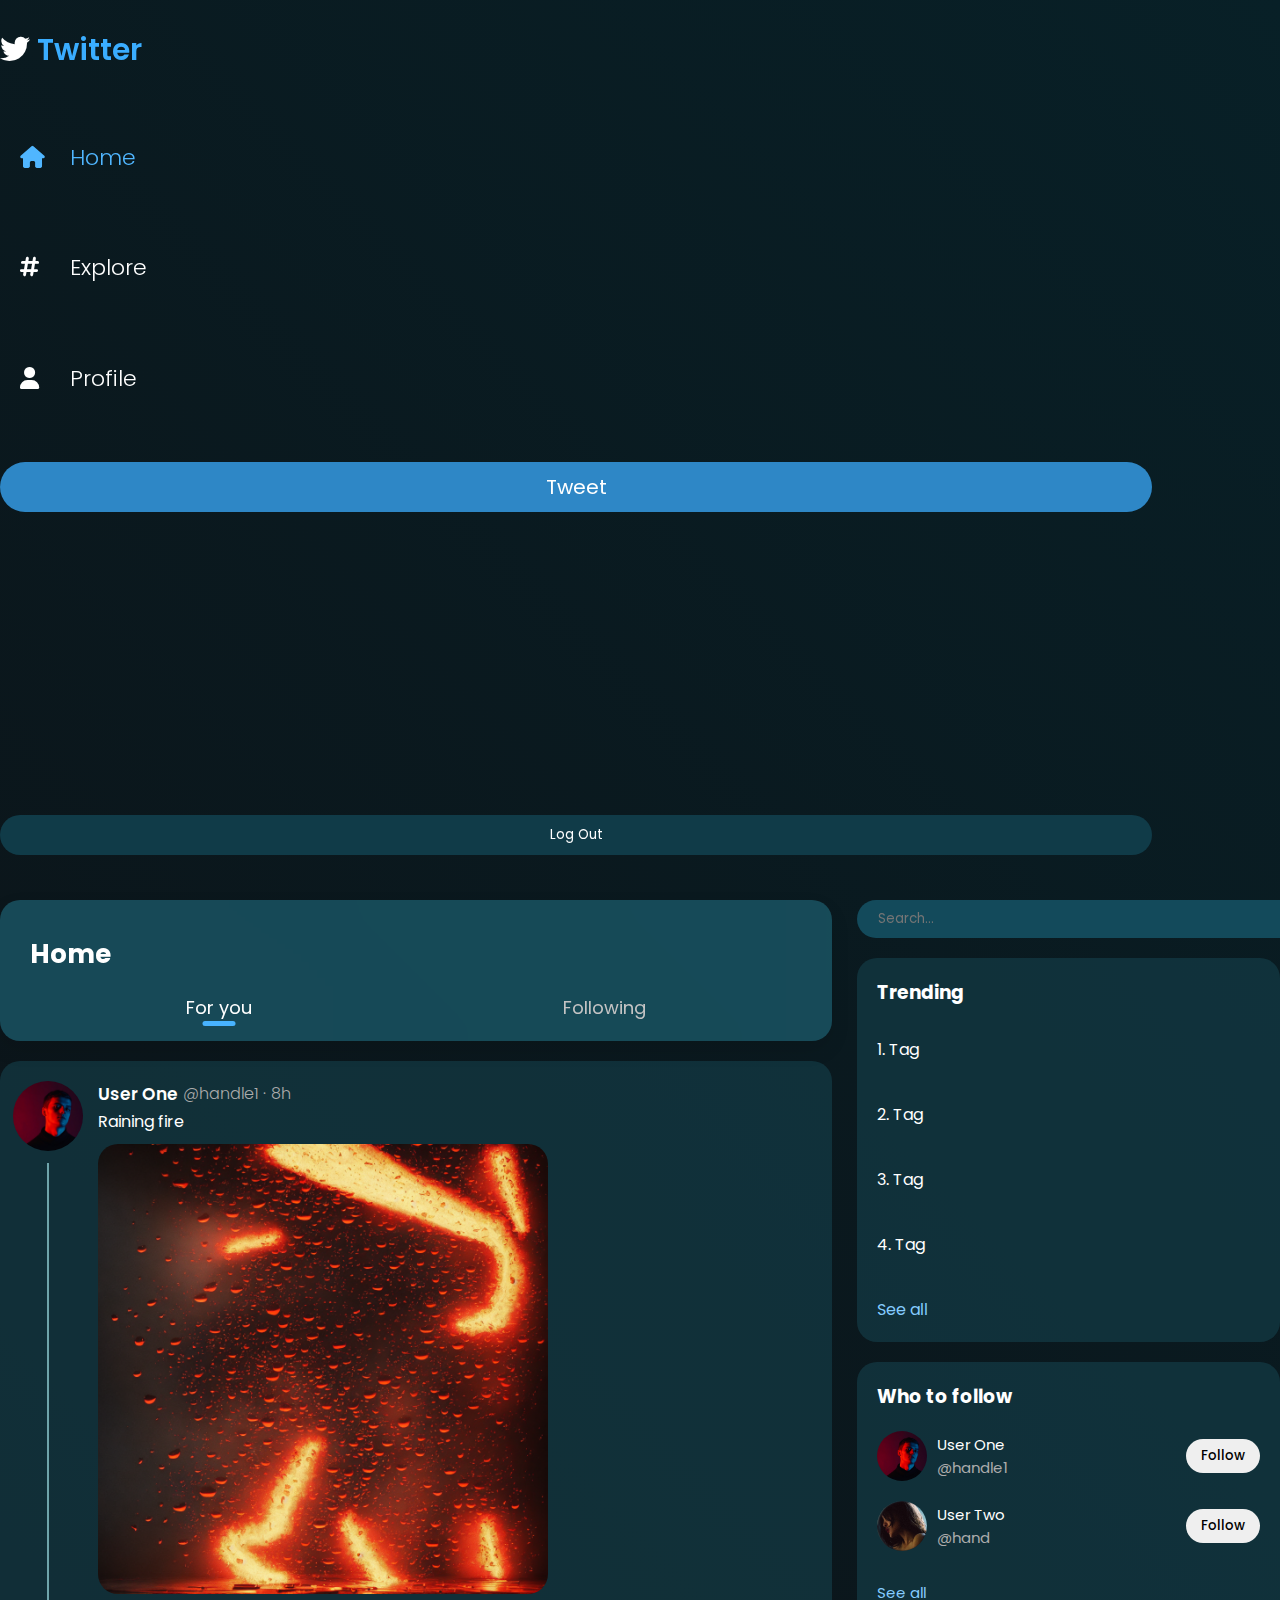
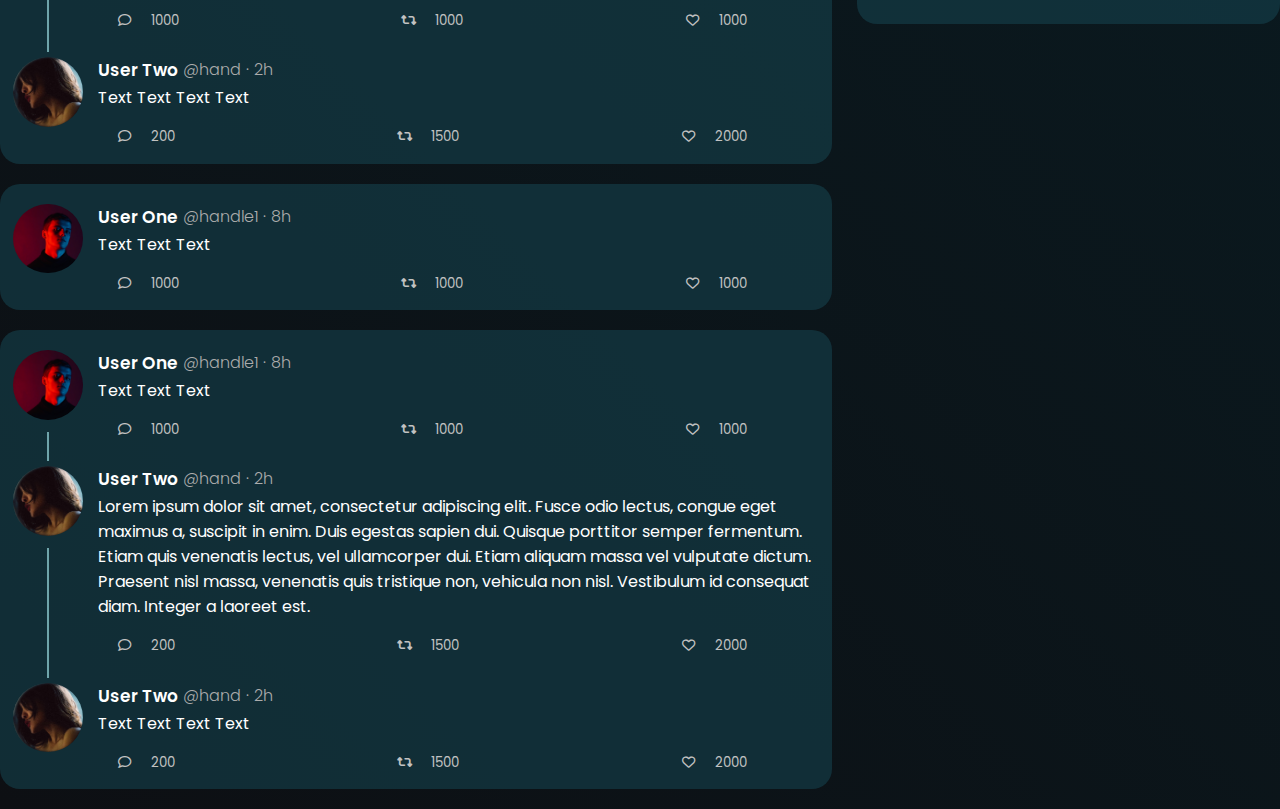
==== main_page/index.html @ d1e2612a "first commit" ====
<!DOCTYPE html>
<html lang="en">

<head>
    <meta charset="UTF-8">
    <meta http-equiv="X-UA-Compatible" content="IE=edge">
    <meta name="viewport" content="width=device-width, initial-scale=1.0">
    <link href="https://cdn.jsdelivr.net/npm/bootstrap@5.3.0-alpha1/dist/css/bootstrap.min.css" rel="stylesheet"
        integrity="sha384-GLhlTQ8iRABdZLl6O3oVMWSktQOp6b7In1Zl3/Jr59b6EGGoI1aFkw7cmDA6j6gD" crossorigin="anonymous">
    <link rel="stylesheet" href="../icons/css/all.css">
    <link rel="stylesheet" href="style/style.css">
    <title>Twitter Main</title>
</head>

<body>
    <div class="container">
        <div class="row">
            <div class="col-3">
                <nav>
                    <a class="logo" href="#"><i class="fa-brands fa-twitter"></i> Twitter</a>

                    <div class="nav-list">
                        <ul>
                            <li class="nv-main-active">
                                <a href="#">
                                    <div class="nav-icon">
                                        <i class="fa-solid fa-house"></i>
                                    </div>
                                    <span>Home</span>
                                </a>
                            </li>
                            <li>
                                <a href="#">
                                    <div class="nav-icon">
                                        <i class="fa-solid fa-hashtag"></i>
                                    </div>
                                    <span>Explore</span>
                                </a>
                            </li>
                            <li>
                                <a href="#">
                                    <div class="nav-icon">
                                        <i class="fa-solid fa-user"></i>
                                    </div>
                                    <span>Profile</span>
                                </a>
                            </li>
                        </ul>

                        <button>Tweet</button>
                    </div>

                    <button class="logout-prf-btn">
                        Log Out
                    </button>
                </nav>
            </div>

            <main class="col-9">
                <section class="tweets-sec">
                    <div class="page-heading">
                        <h1>Home</h1>
                        <div class="home-nav-btn">
                            <a class="nv-active" href="#">For you</a>
                            <a href="#">Following</a>
                        </div>
                    </div>
                    

                    <div class="tweet-list">

                        <article class="tweet">
                            <div class="main-tweet">
                                <div class="left-profile">
                                    <a href="#">
                                        <img class="prf-pic" src="../images/pexels-jack.jpg" alt="prfp">
                                    </a>
                                    <div class="rep-line"></div>
                                </div>

                                <div class="right-content">
                                    <div class="user-identity">
                                        <a href="#">User One</a>
                                        <p>@handle1</p>
                                        <span>·</span>
                                        <p>8h</p>
                                    </div>
                                    <div class="text-content">
                                        Raining fire
                                        <div class="image-content">
                                            <img src="../images/raining-fire.png">
                                        </div>
                                    </div>
                                    <div class="reactions">
                                        <button id="comments" class="stat">
                                            <i class="fa-regular fa-comment"></i>1000
                                        </button>

                                        <button id="retweets" class="stat">
                                            <i class="fa-solid fa-retweet"></i>1000
                                        </button>

                                        <button id="likes" class="stat">
                                            <i class="fa-regular fa-heart"></i>1000
                                        </button>
                                    </div>
                                </div>
                            </div>

                            <div class="reply">
                                <div class="left-profile">
                                    <div class="rep-line rep-line-top"></div>
                                    <a href="#">
                                        <img class="prf-pic" src="../images/pexels-ruby-ruby.jpg" alt="prfp">
                                    </a>
                                </div>

                                <div class="right-content">
                                    <div class="user-identity">
                                        <a href="#">User Two</a>
                                        <p>@hand</p>
                                        <span>·</span>
                                        <p>2h</p>
                                    </div>
                                    <div class="text-content">Text Text Text Text</div>
                                    <div class="reactions">
                                        <button id="comments" class="stat">
                                            <i class="fa-regular fa-comment"></i>200
                                        </button>

                                        <button id="retweets" class="stat">
                                            <i class="fa-solid fa-retweet"></i>1500
                                        </button>

                                        <button id="likes" class="stat">
                                            <i class="fa-regular fa-heart"></i>2000
                                        </button>
                                    </div>
                                </div>
                            </div>
                        </article>

                        <article class="tweet">
                            <div class="main-tweet">
                                <div class="left-profile">
                                    <a href="#">
                                        <img class="prf-pic" src="../images/pexels-jack.jpg" alt="prfp">
                                    </a>
                                </div>

                                <div class="right-content">
                                    <div class="user-identity">
                                        <a href="#">User One</a>
                                        <p>@handle1</p>
                                        <span>·</span>
                                        <p>8h</p>
                                    </div>
                                    <div class="text-content">Text Text Text</div>
                                    <div class="reactions">
                                        <button id="comments" class="stat">
                                            <i class="fa-regular fa-comment"></i>1000
                                        </button>

                                        <button id="retweets" class="stat">
                                            <i class="fa-solid fa-retweet"></i>1000
                                        </button>

                                        <button id="likes" class="stat">
                                            <i class="fa-regular fa-heart"></i>1000
                                        </button>
                                    </div>
                                </div>
                            </div>
                        </article>

                        <article class="tweet">
                            <div class="main-tweet">
                                <div class="left-profile">
                                    <a href="#">
                                        <img class="prf-pic" src="../images/pexels-jack.jpg" alt="prfp">
                                    </a>
                                    <div class="rep-line"></div>
                                </div>

                                <div class="right-content">
                                    <div class="user-identity">
                                        <a href="#">User One</a>
                                        <p>@handle1</p>
                                        <span>·</span>
                                        <p>8h</p>
                                    </div>
                                    <div class="text-content">Text Text Text</div>
                                    <div class="reactions">
                                        <button id="comments" class="stat">
                                            <i class="fa-regular fa-comment"></i>1000
                                        </button>

                                        <button id="retweets" class="stat">
                                            <i class="fa-solid fa-retweet"></i>1000
                                        </button>

                                        <button id="likes" class="stat">
                                            <i class="fa-regular fa-heart"></i>1000
                                        </button>
                                    </div>
                                </div>
                            </div>

                            <div class="reply">
                                <div class="left-profile">
                                    <div class="rep-line rep-line-top"></div>
                                    <a href="#">
                                        <img class="prf-pic" src="../images/pexels-ruby-ruby.jpg" alt="prfp">
                                    </a>
                                    <div class="rep-line"></div>
                                </div>

                                <div class="right-content">
                                    <div class="user-identity">
                                        <a href="#">User Two</a>
                                        <p>@hand</p>
                                        <span>·</span>
                                        <p>2h</p>
                                    </div>
                                    <div class="text-content">Lorem ipsum dolor sit amet, consectetur adipiscing elit.
                                        Fusce odio lectus, congue eget maximus a, suscipit in enim. Duis egestas sapien
                                        dui. Quisque porttitor semper fermentum. Etiam quis venenatis lectus, vel
                                        ullamcorper dui. Etiam aliquam massa vel vulputate dictum. Praesent nisl massa,
                                        venenatis quis tristique non, vehicula non nisl. Vestibulum id consequat diam.
                                        Integer a laoreet est.</div>
                                    <div class="reactions">
                                        <button id="comments" class="stat">
                                            <i class="fa-regular fa-comment"></i>200
                                        </button>

                                        <button id="retweets" class="stat">
                                            <i class="fa-solid fa-retweet"></i>1500
                                        </button>

                                        <button id="likes" class="stat">
                                            <i class="fa-regular fa-heart"></i>2000
                                        </button>
                                    </div>
                                </div>
                            </div>

                            <div class="reply">
                                <div class="left-profile">
                                    <div class="rep-line rep-line-top"></div>
                                    <a href="#">
                                        <img class="prf-pic" src="../images/pexels-ruby-ruby.jpg" alt="prfp">
                                    </a>
                                </div>

                                <div class="right-content">
                                    <div class="user-identity">
                                        <a href="#">User Two</a>
                                        <p>@hand</p>
                                        <span>·</span>
                                        <p>2h</p>
                                    </div>
                                    <div class="text-content">Text Text Text Text</div>
                                    <div class="reactions">
                                        <button id="comments" class="stat">
                                            <i class="fa-regular fa-comment"></i>200
                                        </button>

                                        <button id="retweets" class="stat">
                                            <i class="fa-solid fa-retweet"></i>1500
                                        </button>

                                        <button id="likes" class="stat">
                                            <i class="fa-regular fa-heart"></i>2000
                                        </button>
                                    </div>
                                </div>
                            </div>
                        </article>

                    </div>

                </section>

                <section class="right-sec">
                    <input type="text" placeholder="Search...">

                    <div class="trending">
                        <h3>Trending</h3>
                        <a href="#">1. Tag</a>
                        <a href="#">2. Tag</a>
                        <a href="#">3. Tag</a>
                        <a href="#">4. Tag</a>
                        <a class="see-all" href="#">See all</a>
                    </div>

                    <div class="profiles">
                        <h3>Who to follow</h3>
                        <a href="#">
                            <img src="../images/pexels-jack.jpg">
                            <span>
                                <p>User One</p>
                                @handle1
                            </span>
                            <button>Follow</button>
                        </a>
                        <a href="#">
                            <img src="../images/pexels-ruby-ruby.jpg">
                            <span>
                                <p>User Two</p>
                                @hand
                            </span>
                            <button>Follow</button>
                        </a>
                        <a class="see-all" href="#">See all</a>
                    </div>
                </section>

            </main>
        </div>
    </div>
</body>

</html>
---- main_page/style/style.css ----
@import url("https://fonts.googleapis.com/css2?family=Poppins:ital,wght@0,100;0,200;0,300;0,400;0,500;0,600;1,100;1,200;1,300;1,400;1,500;1,600&display=swap");
* {
  margin: 0;
  padding: 0;
  font-family: "Poppins", sans-serif;
  color: white;
}

body {
  padding-top: 3vh;
  background: linear-gradient(45deg, #0d0f13, #082027);
  min-height: 100vh;
}

a {
  text-decoration: none;
  color: white;
}

nav {
  position: sticky;
  top: 3vh;
  height: 97vh;
  display: flex;
  flex-direction: column;
}
nav .logo {
  font-size: 30px;
  font-weight: 600;
  color: #3aadff;
}
nav .nav-list {
  width: 90%;
}
nav .nav-list ul {
  padding-left: 0;
  margin: 20px 0;
}
nav .nav-list li {
  list-style-type: none;
  font-size: 22px;
  font-weight: 300;
  margin: 5% 0;
}
nav .nav-list li a {
  display: flex;
  flex-direction: row;
  padding: 10px 20px;
  transition: 0.2s;
  border-radius: 50px;
}
nav .nav-list li a:hover {
  background: #2e3e42;
}
nav .nav-list .nv-main-active span, nav .nav-list .nv-main-active i {
  color: #50b6ff;
}
nav .nav-list .nav-icon {
  width: 50px;
}
nav .nav-list button {
  background: #2e87c6;
  font-size: 20px;
  padding: 10px 0;
  border-radius: 50px;
  width: 100%;
  border: none;
  transition: 0.2s;
}
nav .nav-list button:hover {
  background: #3597dc;
}
nav .logout-prf-btn {
  background: #103b48;
  border: none;
  width: 90%;
  padding: 10px 20px;
  margin-top: auto;
  margin-bottom: 5vh;
  transition: 0.2s;
  border-radius: 50px;
}
nav .logout-prf-btn:hover {
  background-color: #165163;
}

main {
  display: flex;
  flex-direction: row;
}

.page-heading {
  background-color: rgba(29, 95, 112, 0.7058823529);
  padding: 15px 30px;
  border-radius: 20px;
  position: sticky;
  top: -20px;
  z-index: 10;
  -webkit-backdrop-filter: blur(20px);
          backdrop-filter: blur(20px);
  box-shadow: -1px 9px 20px rgba(0, 0, 0, 0.1019607843);
}
.page-heading h1 {
  margin-top: 20px;
  font-size: 26px;
}

.tweet-list .tweet {
  margin: 20px 0;
  background-color: rgba(20, 63, 74, 0.6352941176);
  border-radius: 20px;
  overflow: hidden;
}
.tweet-list .tweet .main-tweet, .tweet-list .tweet .reply {
  padding: 10px 3px;
  display: flex;
  flex-direction: row;
  overflow: hidden;
  cursor: pointer;
  transition: 0.2s;
}
.tweet-list .tweet .main-tweet:hover, .tweet-list .tweet .reply:hover {
  background-color: rgba(21, 67, 79, 0.6352941176);
}
.tweet-list .tweet .main-tweet {
  padding-top: 20px;
}
.tweet-list .tweet .reply {
  padding-top: 10px;
}
.tweet-list .tweet .left-profile {
  padding: 0 10px;
  width: 80px;
  position: relative;
}
.tweet-list .tweet .left-profile .rep-line {
  width: 2px;
  height: 100%;
  background: #6fa4aa;
  margin: auto;
  margin-top: 5px;
}
.tweet-list .tweet .left-profile .rep-line-top {
  position: absolute;
  left: 50%;
  top: -15px;
  transform: translate(-50%, 0);
  height: 10px;
  margin: 0;
}
.tweet-list .tweet .left-profile .prf-pic {
  width: 100%;
  border-radius: 50%;
}
.tweet-list .tweet .right-content {
  padding: 0 10px;
  padding-left: 5px;
  width: 100%;
}
.tweet-list .tweet .right-content .user-identity {
  display: flex;
  flex-direction: row;
}
.tweet-list .tweet .right-content .user-identity a {
  font-size: 17px;
  font-weight: 600;
  padding-right: 5px;
}
.tweet-list .tweet .right-content .user-identity a:hover {
  text-decoration: underline;
}
.tweet-list .tweet .right-content .user-identity p, .tweet-list .tweet .right-content .user-identity span {
  font-weight: 300;
  color: #acacac;
  margin: 0;
  margin-bottom: 3px;
}
.tweet-list .tweet .right-content .user-identity span {
  padding: 0 5px;
}
.tweet-list .tweet .right-content .reactions {
  margin-top: 10px;
  margin-right: 10%;
  display: flex;
  flex-direction: row;
  justify-content: space-between;
}
.tweet-list .tweet .right-content .stat {
  transition: 0.2s;
}
.tweet-list .tweet .right-content .stat i {
  padding: 10px;
  border-radius: 50%;
  transition: 0.2s;
}
.tweet-list .tweet .right-content .stat:hover i {
  background-color: grey;
}
.tweet-list .tweet .right-content #likes:hover {
  color: #fa445c;
}
.tweet-list .tweet .right-content #likes:hover i {
  color: #fa445c;
  background-color: rgba(250, 68, 92, 0.2);
}
.tweet-list .tweet .right-content #comments:hover {
  color: #2dc7ff;
}
.tweet-list .tweet .right-content #comments:hover i {
  color: #2dc7ff;
  background-color: rgba(45, 199, 255, 0.2);
}
.tweet-list .tweet .right-content #retweets i {
  padding: 10px 9px;
}
.tweet-list .tweet .right-content #retweets:hover {
  color: #44fa5c;
}
.tweet-list .tweet .right-content #retweets:hover i {
  color: #44fa5c;
  background-color: rgba(68, 250, 92, 0.2);
}
.tweet-list .tweet .right-content .reactions button, .tweet-list .tweet .right-content .reactions i {
  background: none;
  border: none;
  color: #c2c2c2;
}
.tweet-list .tweet .right-content .reactions i {
  margin: 0 10px;
}
.tweet-list .tweet .image-content {
  height: 50vh;
  width: 100%;
  margin: 10px 0;
}
.tweet-list .tweet .image-content img {
  max-height: 100%;
  max-width: 100%;
  border-radius: 20px;
}

.home-nav-btn {
  display: flex;
  flex-direction: row;
  justify-content: space-around;
  padding-top: 20px;
}
.home-nav-btn a {
  font-size: 18px;
  padding-bottom: 5px;
  color: #c4c4c4;
  transition: 0.1s;
  position: relative;
}
.home-nav-btn a::after {
  content: "";
  position: absolute;
  bottom: 0;
  left: 50%;
  transform: translate(-50%, 0);
  width: 0;
  height: 5px;
  border-radius: 20px;
  background-color: #48b3ff;
  transition: 0.2s;
}
.home-nav-btn a:hover {
  color: white;
}
.home-nav-btn a:hover::after {
  width: 100%;
}
.home-nav-btn .nv-active {
  color: white;
}
.home-nav-btn .nv-active::after {
  width: 50%;
}
.home-nav-btn .nv-active:hover::after {
  width: 100%;
}

.tweets-sec {
  width: 65%;
}

.right-sec {
  margin-left: 25px;
  width: calc(35% - 25px);
}
.right-sec input {
  position: sticky;
  top: 3vh;
  width: 100%;
  padding: 8px 20px;
  border-radius: 50px;
  background-color: #134a5b;
  border: 1px solid transparent;
  transition: 0.2s;
}
.right-sec input:focus {
  border: 1px solid #227f9b;
  outline: none;
}

.trending, .profiles {
  background-color: rgba(20, 63, 74, 0.6352941176);
  border-radius: 20px;
  padding-top: 20px;
  margin: 20px 0;
  display: flex;
  flex-direction: column;
  overflow: hidden;
}
.trending h3, .profiles h3 {
  margin: 0 20px;
  margin-bottom: 10px;
}
.trending a, .profiles a {
  padding: 20px;
  transition: 0.2s;
}
.trending a:hover, .profiles a:hover {
  background-color: rgba(22, 68, 80, 0.6352941176);
}

.profiles a {
  display: flex;
  flex-direction: row;
  align-items: center;
  font-size: 15px;
  padding: 10px 20px;
}
.profiles a span {
  color: #acacac;
}
.profiles a p {
  margin: 0;
}
.profiles a button {
  color: black;
  padding: 7px 15px;
  font-weight: 500;
  border-radius: 50px;
  border: none;
  margin-left: auto;
  transition: 0.2s;
}
.profiles a button:hover {
  background: #cfcfcf;
}
.profiles img {
  width: 50px;
  height: 50px;
  border-radius: 50%;
  margin-right: 10px;
}

.see-all {
  color: #85ccff;
  padding: 20px !important;
}/*# sourceMappingURL=style.css.map */
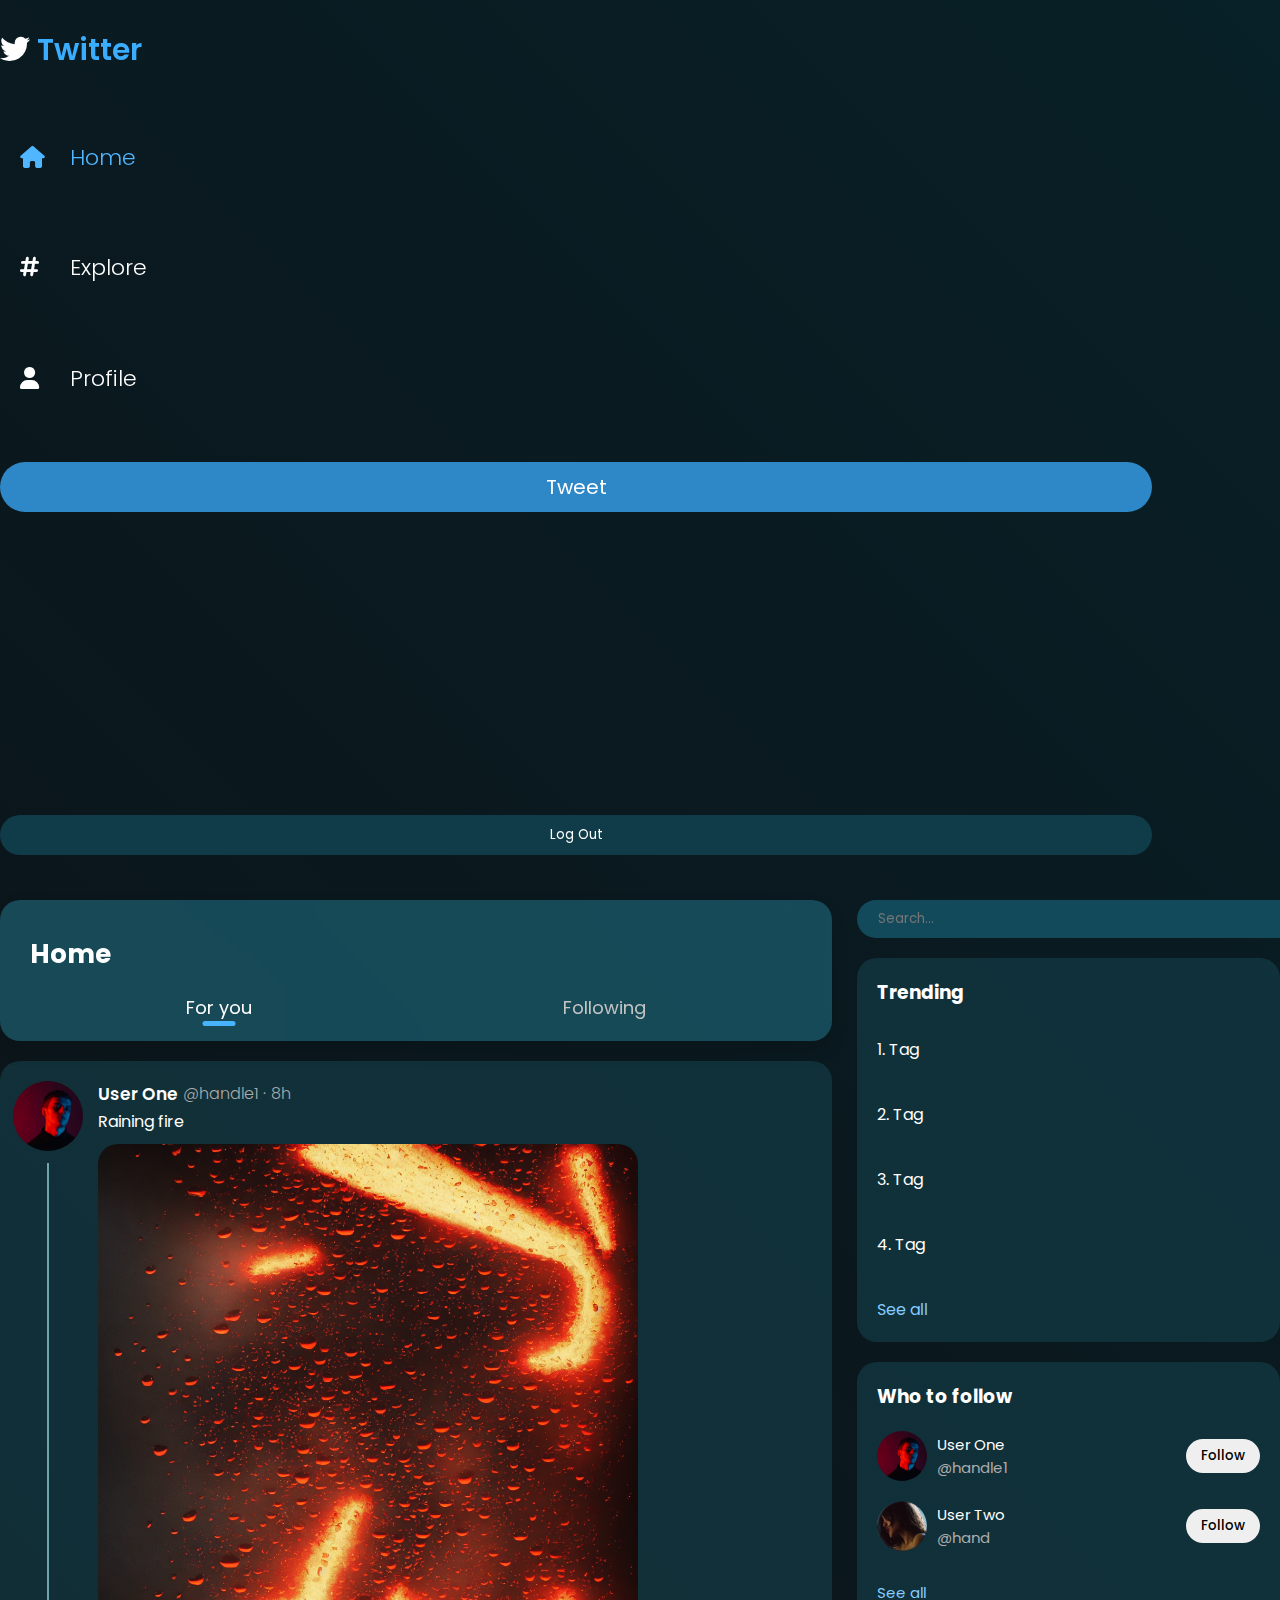
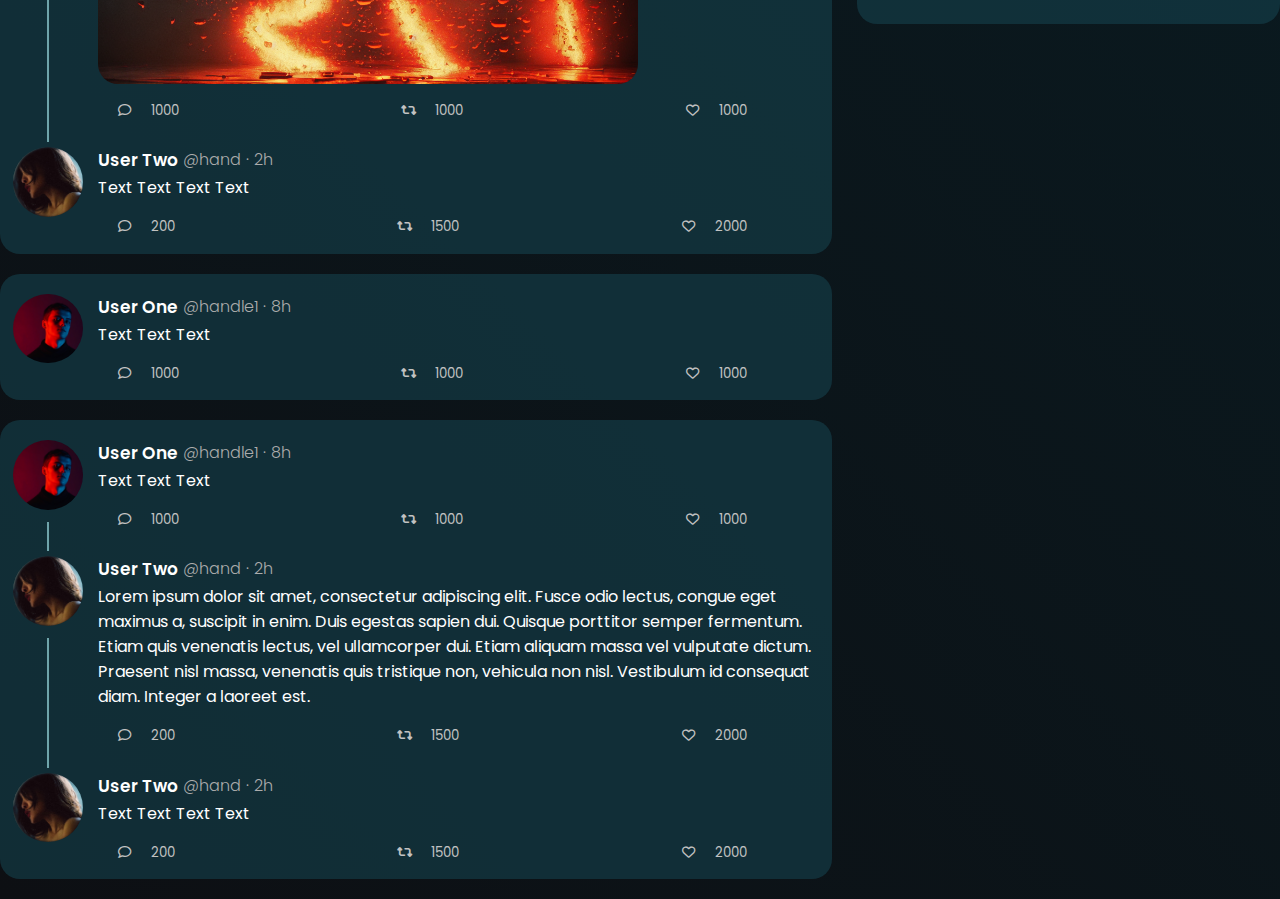
==== commit 64cb1e08: "tweet-page" ====
--- a/main_page/index.html
+++ b/main_page/index.html
@@ -8,6 +8,7 @@
     <link href="https://cdn.jsdelivr.net/npm/bootstrap@5.3.0-alpha1/dist/css/bootstrap.min.css" rel="stylesheet"
         integrity="sha384-GLhlTQ8iRABdZLl6O3oVMWSktQOp6b7In1Zl3/Jr59b6EGGoI1aFkw7cmDA6j6gD" crossorigin="anonymous">
     <link rel="stylesheet" href="../icons/css/all.css">
+    <link rel="stylesheet" href="../style/main_style.css">
     <link rel="stylesheet" href="style/style.css">
     <title>Twitter Main</title>
 </head>
--- a/style/main_style.css
+++ b/style/main_style.css
@@ -0,0 +1,305 @@
+@import url("https://fonts.googleapis.com/css2?family=Poppins:ital,wght@0,100;0,200;0,300;0,400;0,500;0,600;1,100;1,200;1,300;1,400;1,500;1,600&display=swap");
+* {
+  margin: 0;
+  padding: 0;
+  font-family: "Poppins", sans-serif;
+  color: white;
+}
+
+body {
+  padding-top: 3vh;
+  background: linear-gradient(45deg, #0d0f13, #082027);
+  min-height: 100vh;
+}
+
+a {
+  text-decoration: none;
+  color: white;
+}
+
+nav {
+  position: sticky;
+  top: 3vh;
+  height: 97vh;
+  display: flex;
+  flex-direction: column;
+}
+nav .logo {
+  font-size: 30px;
+  font-weight: 600;
+  color: #3aadff;
+}
+nav .nav-list {
+  width: 90%;
+}
+nav .nav-list ul {
+  padding-left: 0;
+  margin: 20px 0;
+}
+nav .nav-list li {
+  list-style-type: none;
+  font-size: 22px;
+  font-weight: 300;
+  margin: 5% 0;
+}
+nav .nav-list li a {
+  display: flex;
+  flex-direction: row;
+  padding: 10px 20px;
+  transition: 0.2s;
+  border-radius: 50px;
+}
+nav .nav-list li a:hover {
+  background: #2e3e42;
+}
+nav .nav-list .nv-main-active span, nav .nav-list .nv-main-active i {
+  color: #50b6ff;
+}
+nav .nav-list .nav-icon {
+  width: 50px;
+}
+nav .nav-list button {
+  background: #2e87c6;
+  font-size: 20px;
+  padding: 10px 0;
+  border-radius: 50px;
+  width: 100%;
+  border: none;
+  transition: 0.2s;
+}
+nav .nav-list button:hover {
+  background: #3597dc;
+}
+nav .logout-prf-btn {
+  background: #103b48;
+  border: none;
+  width: 90%;
+  padding: 10px 20px;
+  margin-top: auto;
+  margin-bottom: 5vh;
+  transition: 0.2s;
+  border-radius: 50px;
+}
+nav .logout-prf-btn:hover {
+  background-color: #165163;
+}
+
+main {
+  display: flex;
+  flex-direction: row;
+}
+
+.tweet-list .tweet {
+  margin: 20px 0;
+  background-color: rgba(20, 63, 74, 0.6352941176);
+  border-radius: 20px;
+  overflow: hidden;
+}
+.tweet-list .tweet .main-tweet, .tweet-list .tweet .reply {
+  padding: 10px 3px;
+  display: flex;
+  flex-direction: row;
+  overflow: hidden;
+  cursor: pointer;
+  transition: 0.2s;
+}
+.tweet-list .tweet .main-tweet:hover, .tweet-list .tweet .reply:hover {
+  background-color: rgba(21, 67, 79, 0.6352941176);
+}
+.tweet-list .tweet .main-tweet {
+  padding-top: 20px;
+}
+.tweet-list .tweet .reply {
+  padding-top: 10px;
+}
+.tweet-list .tweet .left-profile {
+  padding: 0 10px;
+  width: 80px;
+  position: relative;
+}
+.tweet-list .tweet .left-profile .rep-line {
+  width: 2px;
+  height: 100%;
+  background: #6fa4aa;
+  margin: auto;
+  margin-top: 5px;
+}
+.tweet-list .tweet .left-profile .rep-line-top {
+  position: absolute;
+  left: 50%;
+  top: -15px;
+  transform: translate(-50%, 0);
+  height: 10px;
+  margin: 0;
+}
+.tweet-list .tweet .left-profile .prf-pic {
+  width: 100%;
+  border-radius: 50%;
+}
+.tweet-list .tweet .right-content {
+  padding: 0 10px;
+  padding-left: 5px;
+  width: 100%;
+}
+.tweet-list .tweet .right-content .user-identity {
+  display: flex;
+  flex-direction: row;
+}
+.tweet-list .tweet .right-content .user-identity a {
+  font-size: 17px;
+  font-weight: 600;
+  padding-right: 5px;
+}
+.tweet-list .tweet .right-content .user-identity a:hover {
+  text-decoration: underline;
+}
+.tweet-list .tweet .right-content .user-identity p, .tweet-list .tweet .right-content .user-identity span {
+  font-weight: 300;
+  color: #acacac;
+  margin: 0;
+  margin-bottom: 3px;
+}
+.tweet-list .tweet .right-content .user-identity span {
+  padding: 0 5px;
+}
+.tweet-list .tweet .right-content .reactions {
+  margin-top: 10px;
+  margin-right: 10%;
+  display: flex;
+  flex-direction: row;
+  justify-content: space-between;
+}
+.tweet-list .tweet .right-content .stat {
+  transition: 0.2s;
+}
+.tweet-list .tweet .right-content .stat i {
+  padding: 10px;
+  border-radius: 50%;
+  transition: 0.2s;
+}
+.tweet-list .tweet .right-content .stat:hover i {
+  background-color: grey;
+}
+.tweet-list .tweet .right-content #likes:hover {
+  color: #fa445c;
+}
+.tweet-list .tweet .right-content #likes:hover i {
+  color: #fa445c;
+  background-color: rgba(250, 68, 92, 0.2);
+}
+.tweet-list .tweet .right-content #comments:hover {
+  color: #2dc7ff;
+}
+.tweet-list .tweet .right-content #comments:hover i {
+  color: #2dc7ff;
+  background-color: rgba(45, 199, 255, 0.2);
+}
+.tweet-list .tweet .right-content #retweets i {
+  padding: 10px 9px;
+}
+.tweet-list .tweet .right-content #retweets:hover {
+  color: #44fa5c;
+}
+.tweet-list .tweet .right-content #retweets:hover i {
+  color: #44fa5c;
+  background-color: rgba(68, 250, 92, 0.2);
+}
+.tweet-list .tweet .right-content .reactions button, .tweet-list .tweet .right-content .reactions i {
+  background: none;
+  border: none;
+  color: #c2c2c2;
+}
+.tweet-list .tweet .right-content .reactions i {
+  margin: 0 10px;
+}
+.tweet-list .tweet .image-content {
+  height: 60vh;
+  width: 100%;
+  margin: 10px 0;
+}
+.tweet-list .tweet .image-content img {
+  max-height: 100%;
+  max-width: 100%;
+  border-radius: 20px;
+}
+
+.tweets-sec {
+  width: 65%;
+}
+
+.right-sec {
+  margin-left: 25px;
+  width: calc(35% - 25px);
+}
+.right-sec input {
+  position: sticky;
+  top: 3vh;
+  width: 100%;
+  padding: 8px 20px;
+  border-radius: 50px;
+  background-color: #134a5b;
+  border: 1px solid transparent;
+  transition: 0.2s;
+}
+.right-sec input:focus {
+  border: 1px solid #227f9b;
+  outline: none;
+}
+
+.trending, .profiles {
+  background-color: rgba(20, 63, 74, 0.6352941176);
+  border-radius: 20px;
+  padding-top: 20px;
+  margin: 20px 0;
+  display: flex;
+  flex-direction: column;
+  overflow: hidden;
+}
+.trending h3, .profiles h3 {
+  margin: 0 20px;
+  margin-bottom: 10px;
+}
+.trending a, .profiles a {
+  padding: 20px;
+  transition: 0.2s;
+}
+.trending a:hover, .profiles a:hover {
+  background-color: rgba(22, 68, 80, 0.6352941176);
+}
+
+.profiles a {
+  display: flex;
+  flex-direction: row;
+  align-items: center;
+  font-size: 15px;
+  padding: 10px 20px;
+}
+.profiles a span {
+  color: #acacac;
+}
+.profiles a p {
+  margin: 0;
+}
+.profiles a button {
+  color: black;
+  padding: 7px 15px;
+  font-weight: 500;
+  border-radius: 50px;
+  border: none;
+  margin-left: auto;
+  transition: 0.2s;
+}
+.profiles a button:hover {
+  background: #cfcfcf;
+}
+.profiles img {
+  width: 50px;
+  height: 50px;
+  border-radius: 50%;
+  margin-right: 10px;
+}
+
+.see-all {
+  color: #85ccff;
+  padding: 20px !important;
+}/*# sourceMappingURL=main_style.css.map */--- a/main_page/style/style.css
+++ b/main_page/style/style.css
@@ -1,94 +1,4 @@
 @import url("https://fonts.googleapis.com/css2?family=Poppins:ital,wght@0,100;0,200;0,300;0,400;0,500;0,600;1,100;1,200;1,300;1,400;1,500;1,600&display=swap");
-* {
-  margin: 0;
-  padding: 0;
-  font-family: "Poppins", sans-serif;
-  color: white;
-}
-
-body {
-  padding-top: 3vh;
-  background: linear-gradient(45deg, #0d0f13, #082027);
-  min-height: 100vh;
-}
-
-a {
-  text-decoration: none;
-  color: white;
-}
-
-nav {
-  position: sticky;
-  top: 3vh;
-  height: 97vh;
-  display: flex;
-  flex-direction: column;
-}
-nav .logo {
-  font-size: 30px;
-  font-weight: 600;
-  color: #3aadff;
-}
-nav .nav-list {
-  width: 90%;
-}
-nav .nav-list ul {
-  padding-left: 0;
-  margin: 20px 0;
-}
-nav .nav-list li {
-  list-style-type: none;
-  font-size: 22px;
-  font-weight: 300;
-  margin: 5% 0;
-}
-nav .nav-list li a {
-  display: flex;
-  flex-direction: row;
-  padding: 10px 20px;
-  transition: 0.2s;
-  border-radius: 50px;
-}
-nav .nav-list li a:hover {
-  background: #2e3e42;
-}
-nav .nav-list .nv-main-active span, nav .nav-list .nv-main-active i {
-  color: #50b6ff;
-}
-nav .nav-list .nav-icon {
-  width: 50px;
-}
-nav .nav-list button {
-  background: #2e87c6;
-  font-size: 20px;
-  padding: 10px 0;
-  border-radius: 50px;
-  width: 100%;
-  border: none;
-  transition: 0.2s;
-}
-nav .nav-list button:hover {
-  background: #3597dc;
-}
-nav .logout-prf-btn {
-  background: #103b48;
-  border: none;
-  width: 90%;
-  padding: 10px 20px;
-  margin-top: auto;
-  margin-bottom: 5vh;
-  transition: 0.2s;
-  border-radius: 50px;
-}
-nav .logout-prf-btn:hover {
-  background-color: #165163;
-}
-
-main {
-  display: flex;
-  flex-direction: row;
-}
-
 .page-heading {
   background-color: rgba(29, 95, 112, 0.7058823529);
   padding: 15px 30px;
@@ -103,140 +13,6 @@
 .page-heading h1 {
   margin-top: 20px;
   font-size: 26px;
-}
-
-.tweet-list .tweet {
-  margin: 20px 0;
-  background-color: rgba(20, 63, 74, 0.6352941176);
-  border-radius: 20px;
-  overflow: hidden;
-}
-.tweet-list .tweet .main-tweet, .tweet-list .tweet .reply {
-  padding: 10px 3px;
-  display: flex;
-  flex-direction: row;
-  overflow: hidden;
-  cursor: pointer;
-  transition: 0.2s;
-}
-.tweet-list .tweet .main-tweet:hover, .tweet-list .tweet .reply:hover {
-  background-color: rgba(21, 67, 79, 0.6352941176);
-}
-.tweet-list .tweet .main-tweet {
-  padding-top: 20px;
-}
-.tweet-list .tweet .reply {
-  padding-top: 10px;
-}
-.tweet-list .tweet .left-profile {
-  padding: 0 10px;
-  width: 80px;
-  position: relative;
-}
-.tweet-list .tweet .left-profile .rep-line {
-  width: 2px;
-  height: 100%;
-  background: #6fa4aa;
-  margin: auto;
-  margin-top: 5px;
-}
-.tweet-list .tweet .left-profile .rep-line-top {
-  position: absolute;
-  left: 50%;
-  top: -15px;
-  transform: translate(-50%, 0);
-  height: 10px;
-  margin: 0;
-}
-.tweet-list .tweet .left-profile .prf-pic {
-  width: 100%;
-  border-radius: 50%;
-}
-.tweet-list .tweet .right-content {
-  padding: 0 10px;
-  padding-left: 5px;
-  width: 100%;
-}
-.tweet-list .tweet .right-content .user-identity {
-  display: flex;
-  flex-direction: row;
-}
-.tweet-list .tweet .right-content .user-identity a {
-  font-size: 17px;
-  font-weight: 600;
-  padding-right: 5px;
-}
-.tweet-list .tweet .right-content .user-identity a:hover {
-  text-decoration: underline;
-}
-.tweet-list .tweet .right-content .user-identity p, .tweet-list .tweet .right-content .user-identity span {
-  font-weight: 300;
-  color: #acacac;
-  margin: 0;
-  margin-bottom: 3px;
-}
-.tweet-list .tweet .right-content .user-identity span {
-  padding: 0 5px;
-}
-.tweet-list .tweet .right-content .reactions {
-  margin-top: 10px;
-  margin-right: 10%;
-  display: flex;
-  flex-direction: row;
-  justify-content: space-between;
-}
-.tweet-list .tweet .right-content .stat {
-  transition: 0.2s;
-}
-.tweet-list .tweet .right-content .stat i {
-  padding: 10px;
-  border-radius: 50%;
-  transition: 0.2s;
-}
-.tweet-list .tweet .right-content .stat:hover i {
-  background-color: grey;
-}
-.tweet-list .tweet .right-content #likes:hover {
-  color: #fa445c;
-}
-.tweet-list .tweet .right-content #likes:hover i {
-  color: #fa445c;
-  background-color: rgba(250, 68, 92, 0.2);
-}
-.tweet-list .tweet .right-content #comments:hover {
-  color: #2dc7ff;
-}
-.tweet-list .tweet .right-content #comments:hover i {
-  color: #2dc7ff;
-  background-color: rgba(45, 199, 255, 0.2);
-}
-.tweet-list .tweet .right-content #retweets i {
-  padding: 10px 9px;
-}
-.tweet-list .tweet .right-content #retweets:hover {
-  color: #44fa5c;
-}
-.tweet-list .tweet .right-content #retweets:hover i {
-  color: #44fa5c;
-  background-color: rgba(68, 250, 92, 0.2);
-}
-.tweet-list .tweet .right-content .reactions button, .tweet-list .tweet .right-content .reactions i {
-  background: none;
-  border: none;
-  color: #c2c2c2;
-}
-.tweet-list .tweet .right-content .reactions i {
-  margin: 0 10px;
-}
-.tweet-list .tweet .image-content {
-  height: 50vh;
-  width: 100%;
-  margin: 10px 0;
-}
-.tweet-list .tweet .image-content img {
-  max-height: 100%;
-  max-width: 100%;
-  border-radius: 20px;
 }
 
 .home-nav-btn {
@@ -282,81 +58,4 @@
 
 .tweets-sec {
   width: 65%;
-}
-
-.right-sec {
-  margin-left: 25px;
-  width: calc(35% - 25px);
-}
-.right-sec input {
-  position: sticky;
-  top: 3vh;
-  width: 100%;
-  padding: 8px 20px;
-  border-radius: 50px;
-  background-color: #134a5b;
-  border: 1px solid transparent;
-  transition: 0.2s;
-}
-.right-sec input:focus {
-  border: 1px solid #227f9b;
-  outline: none;
-}
-
-.trending, .profiles {
-  background-color: rgba(20, 63, 74, 0.6352941176);
-  border-radius: 20px;
-  padding-top: 20px;
-  margin: 20px 0;
-  display: flex;
-  flex-direction: column;
-  overflow: hidden;
-}
-.trending h3, .profiles h3 {
-  margin: 0 20px;
-  margin-bottom: 10px;
-}
-.trending a, .profiles a {
-  padding: 20px;
-  transition: 0.2s;
-}
-.trending a:hover, .profiles a:hover {
-  background-color: rgba(22, 68, 80, 0.6352941176);
-}
-
-.profiles a {
-  display: flex;
-  flex-direction: row;
-  align-items: center;
-  font-size: 15px;
-  padding: 10px 20px;
-}
-.profiles a span {
-  color: #acacac;
-}
-.profiles a p {
-  margin: 0;
-}
-.profiles a button {
-  color: black;
-  padding: 7px 15px;
-  font-weight: 500;
-  border-radius: 50px;
-  border: none;
-  margin-left: auto;
-  transition: 0.2s;
-}
-.profiles a button:hover {
-  background: #cfcfcf;
-}
-.profiles img {
-  width: 50px;
-  height: 50px;
-  border-radius: 50%;
-  margin-right: 10px;
-}
-
-.see-all {
-  color: #85ccff;
-  padding: 20px !important;
 }/*# sourceMappingURL=style.css.map */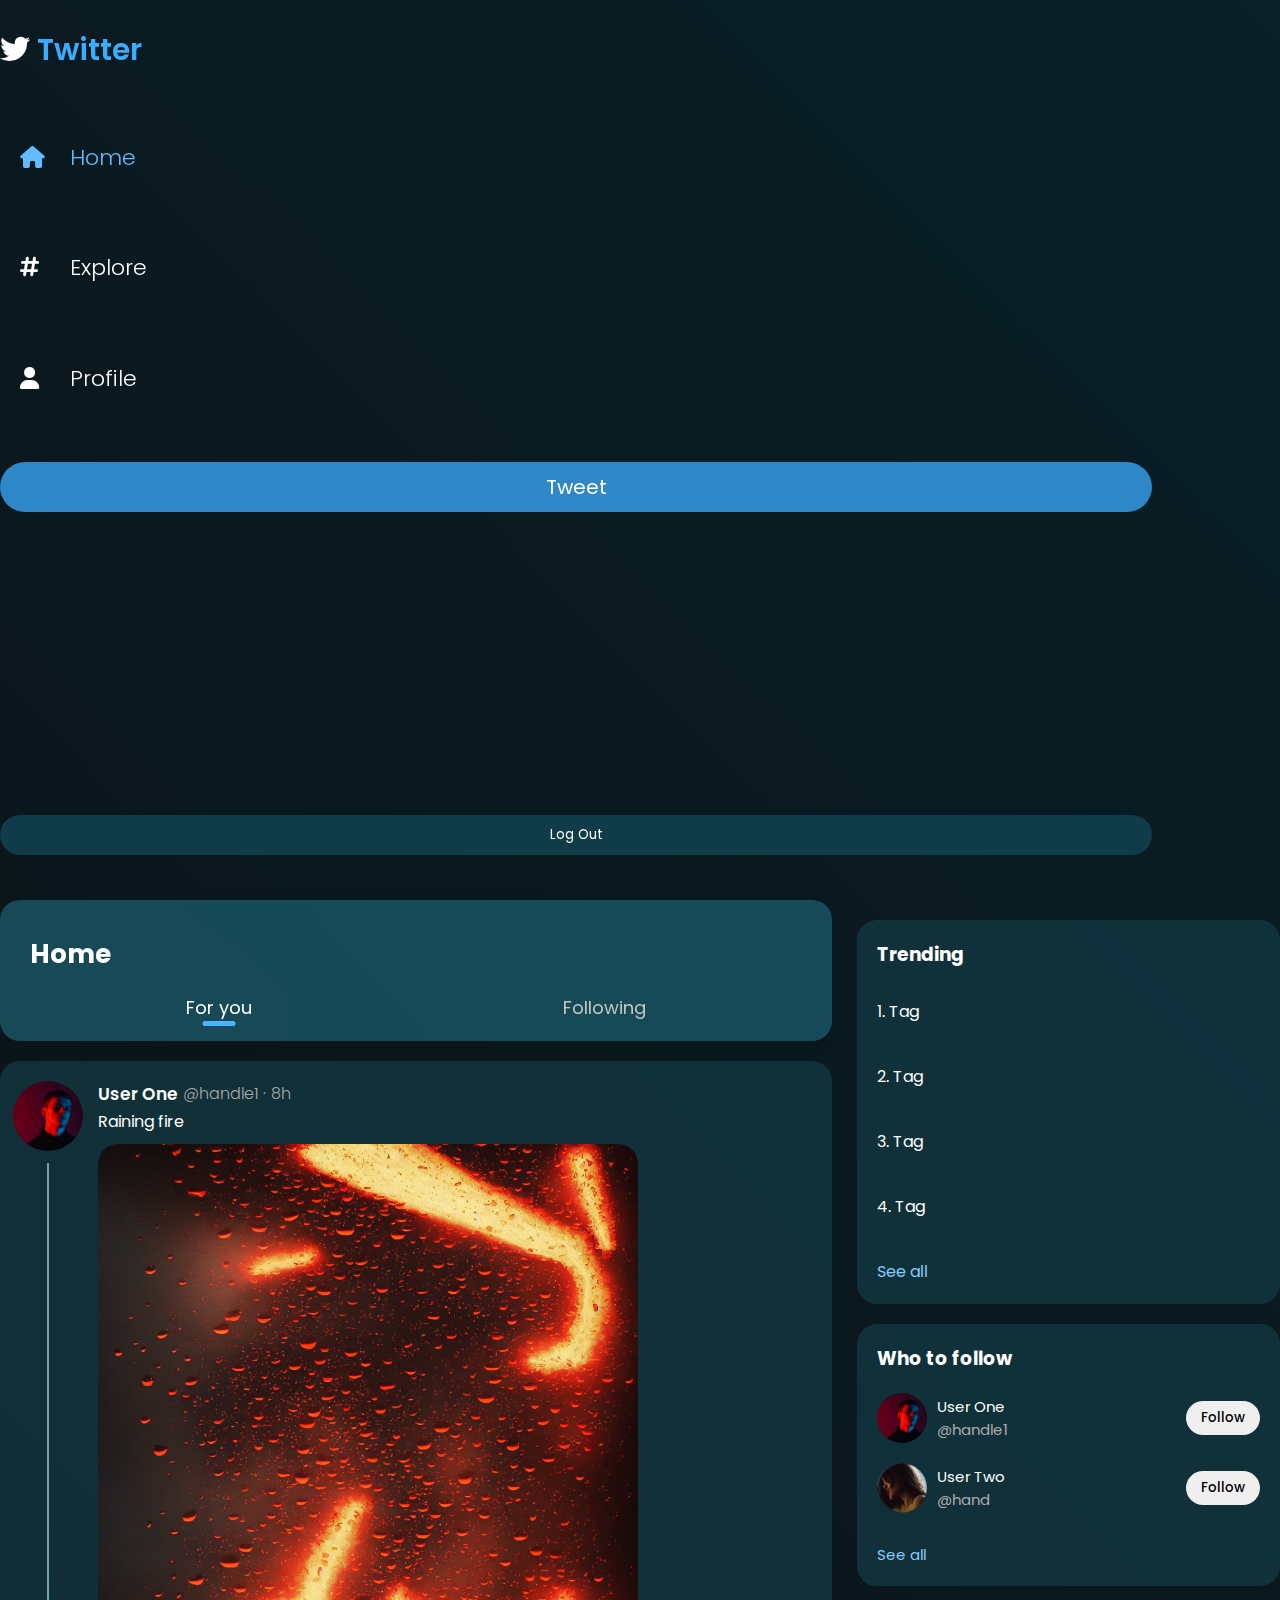
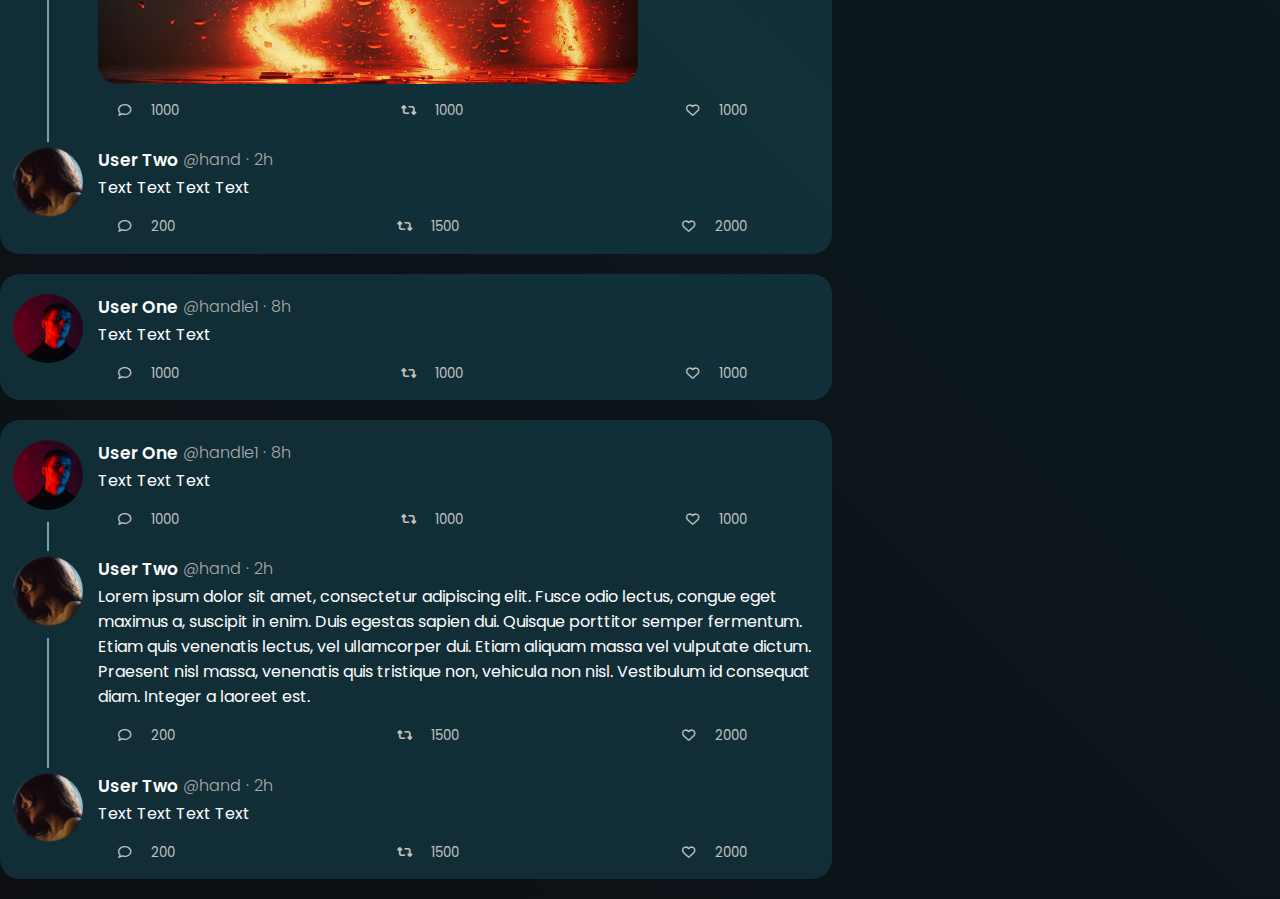
==== commit 5c540f59: "responsive" ====
--- a/main_page/index.html
+++ b/main_page/index.html
@@ -16,9 +16,12 @@
 <body>
     <div class="container">
         <div class="row">
-            <div class="col-3">
+            <div class="col-xl-3 col-2">
                 <nav>
-                    <a class="logo" href="#"><i class="fa-brands fa-twitter"></i> Twitter</a>
+                    <a class="logo" href="#">
+                        <i class="fa-brands fa-twitter"></i>
+                        <span>Twitter</span>
+                    </a>
 
                     <div class="nav-list">
                         <ul>
@@ -57,7 +60,7 @@
                 </nav>
             </div>
 
-            <main class="col-9">
+            <main class="col-xl-9 col-10">
                 <section class="tweets-sec">
                     <div class="page-heading">
                         <h1>Home</h1>
@@ -283,7 +286,6 @@
                 </section>
 
                 <section class="right-sec">
-                    <input type="text" placeholder="Search...">
 
                     <div class="trending">
                         <h3>Trending</h3>
--- a/style/main_style.css
+++ b/style/main_style.css
@@ -27,6 +27,8 @@
 nav .logo {
   font-size: 30px;
   font-weight: 600;
+}
+nav .logo span {
   color: #3aadff;
 }
 nav .nav-list {
@@ -53,7 +55,7 @@
   background: #2e3e42;
 }
 nav .nav-list .nv-main-active span, nav .nav-list .nv-main-active i {
-  color: #50b6ff;
+  color: #61bdff;
 }
 nav .nav-list .nav-icon {
   width: 50px;
@@ -83,6 +85,11 @@
 nav .logout-prf-btn:hover {
   background-color: #165163;
 }
+@media (max-width: 1200px) {
+  nav span {
+    display: none;
+  }
+}
 
 main {
   display: flex;
@@ -162,54 +169,54 @@
 .tweet-list .tweet .right-content .user-identity span {
   padding: 0 5px;
 }
-.tweet-list .tweet .right-content .reactions {
+.tweet-list .tweet .stat {
+  transition: 0.2s;
+}
+.tweet-list .tweet .stat i {
+  padding: 10px;
+  border-radius: 50%;
+  transition: 0.2s;
+}
+.tweet-list .tweet .stat:hover i {
+  background-color: grey;
+}
+.tweet-list .tweet .reactions {
   margin-top: 10px;
   margin-right: 10%;
   display: flex;
   flex-direction: row;
   justify-content: space-between;
 }
-.tweet-list .tweet .right-content .stat {
-  transition: 0.2s;
-}
-.tweet-list .tweet .right-content .stat i {
-  padding: 10px;
-  border-radius: 50%;
-  transition: 0.2s;
-}
-.tweet-list .tweet .right-content .stat:hover i {
-  background-color: grey;
-}
-.tweet-list .tweet .right-content #likes:hover {
+.tweet-list .tweet #likes:hover {
   color: #fa445c;
 }
-.tweet-list .tweet .right-content #likes:hover i {
+.tweet-list .tweet #likes:hover i {
   color: #fa445c;
   background-color: rgba(250, 68, 92, 0.2);
 }
-.tweet-list .tweet .right-content #comments:hover {
+.tweet-list .tweet #comments:hover {
   color: #2dc7ff;
 }
-.tweet-list .tweet .right-content #comments:hover i {
+.tweet-list .tweet #comments:hover i {
   color: #2dc7ff;
   background-color: rgba(45, 199, 255, 0.2);
 }
-.tweet-list .tweet .right-content #retweets i {
+.tweet-list .tweet #retweets i {
   padding: 10px 9px;
 }
-.tweet-list .tweet .right-content #retweets:hover {
+.tweet-list .tweet #retweets:hover {
   color: #44fa5c;
 }
-.tweet-list .tweet .right-content #retweets:hover i {
+.tweet-list .tweet #retweets:hover i {
   color: #44fa5c;
   background-color: rgba(68, 250, 92, 0.2);
 }
-.tweet-list .tweet .right-content .reactions button, .tweet-list .tweet .right-content .reactions i {
+.tweet-list .tweet .reactions button, .tweet-list .tweet .reactions i {
   background: none;
   border: none;
   color: #c2c2c2;
 }
-.tweet-list .tweet .right-content .reactions i {
+.tweet-list .tweet .reactions i {
   margin: 0 10px;
 }
 .tweet-list .tweet .image-content {
@@ -231,21 +238,15 @@
   margin-left: 25px;
   width: calc(35% - 25px);
 }
-.right-sec input {
-  position: sticky;
-  top: 3vh;
-  width: 100%;
-  padding: 8px 20px;
-  border-radius: 50px;
-  background-color: #134a5b;
-  border: 1px solid transparent;
-  transition: 0.2s;
-}
-.right-sec input:focus {
-  border: 1px solid #227f9b;
-  outline: none;
-}
-
+
+@media (max-width: 992px) {
+  .right-sec {
+    display: none;
+  }
+  .tweets-sec {
+    width: 100%;
+  }
+}
 .trending, .profiles {
   background-color: rgba(20, 63, 74, 0.6352941176);
   border-radius: 20px;
--- a/main_page/style/style.css
+++ b/main_page/style/style.css
@@ -54,8 +54,4 @@
 }
 .home-nav-btn .nv-active:hover::after {
   width: 100%;
-}
-
-.tweets-sec {
-  width: 65%;
 }/*# sourceMappingURL=style.css.map */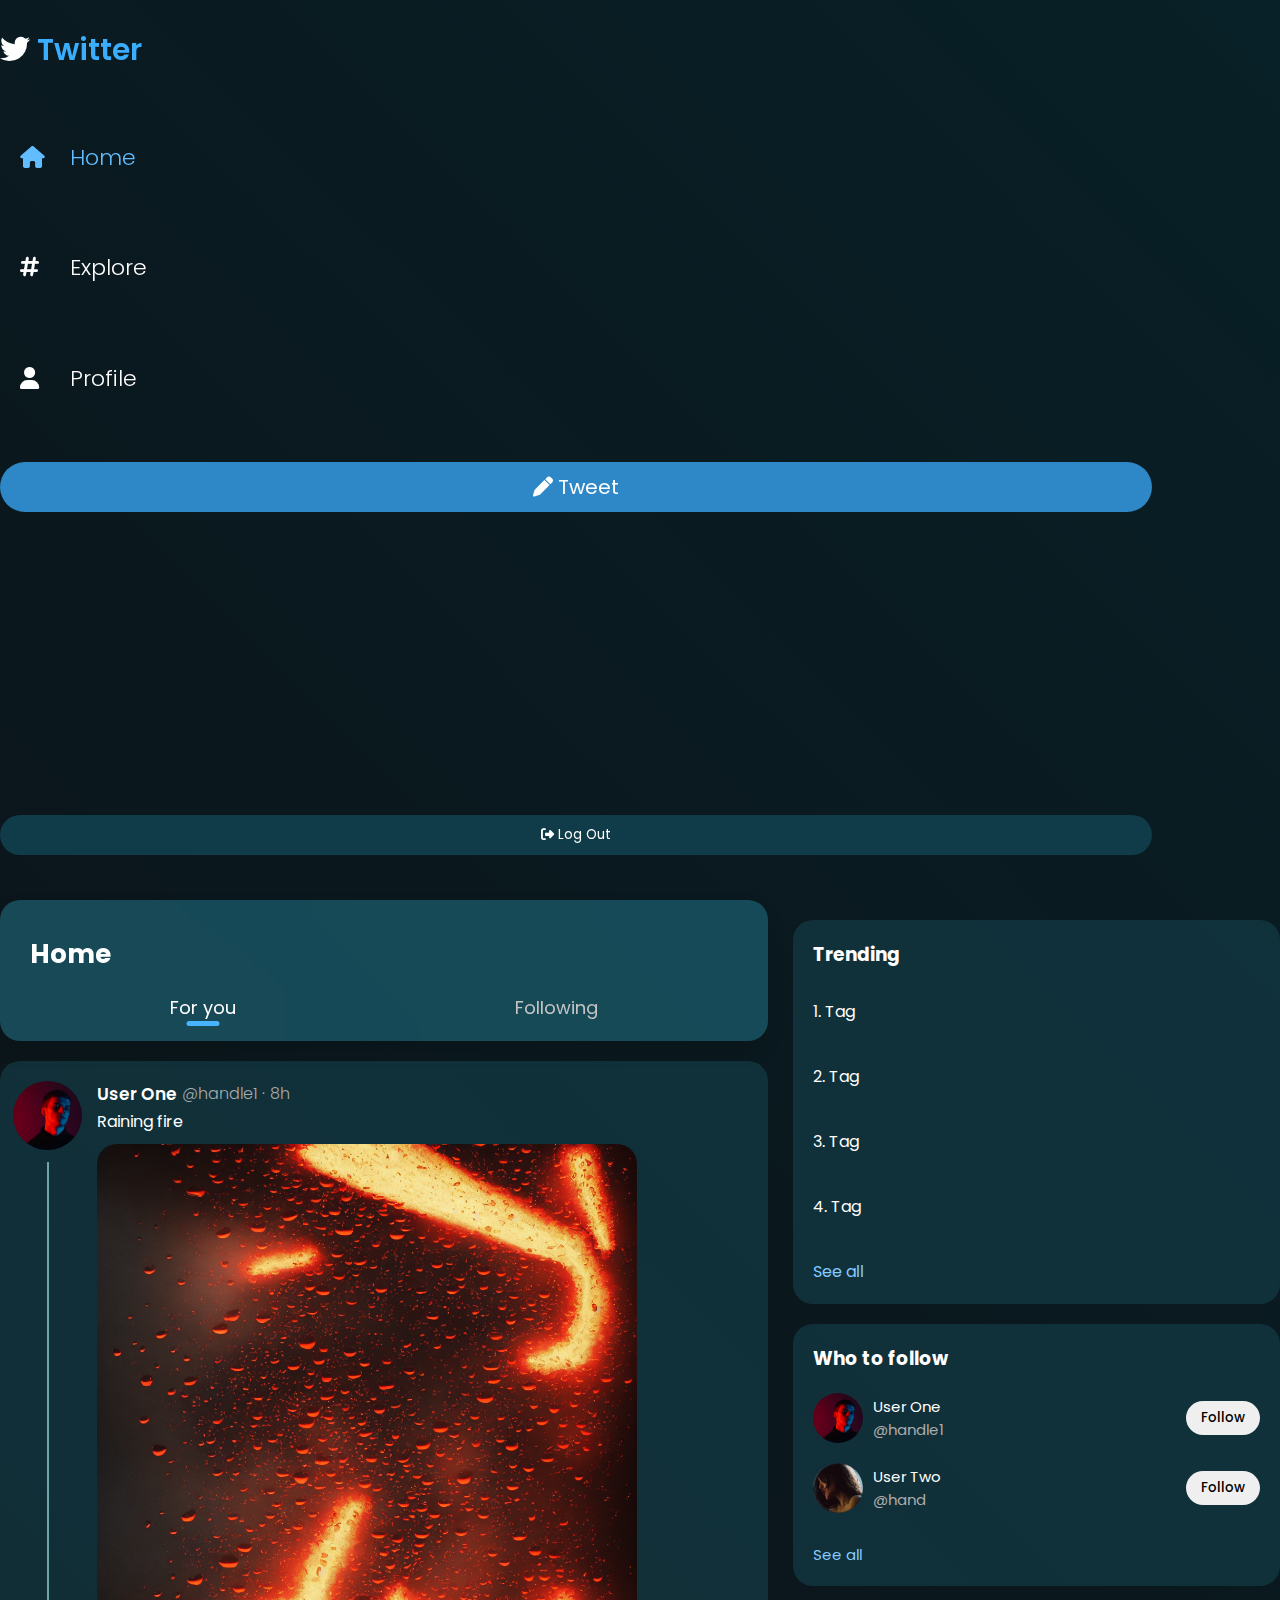
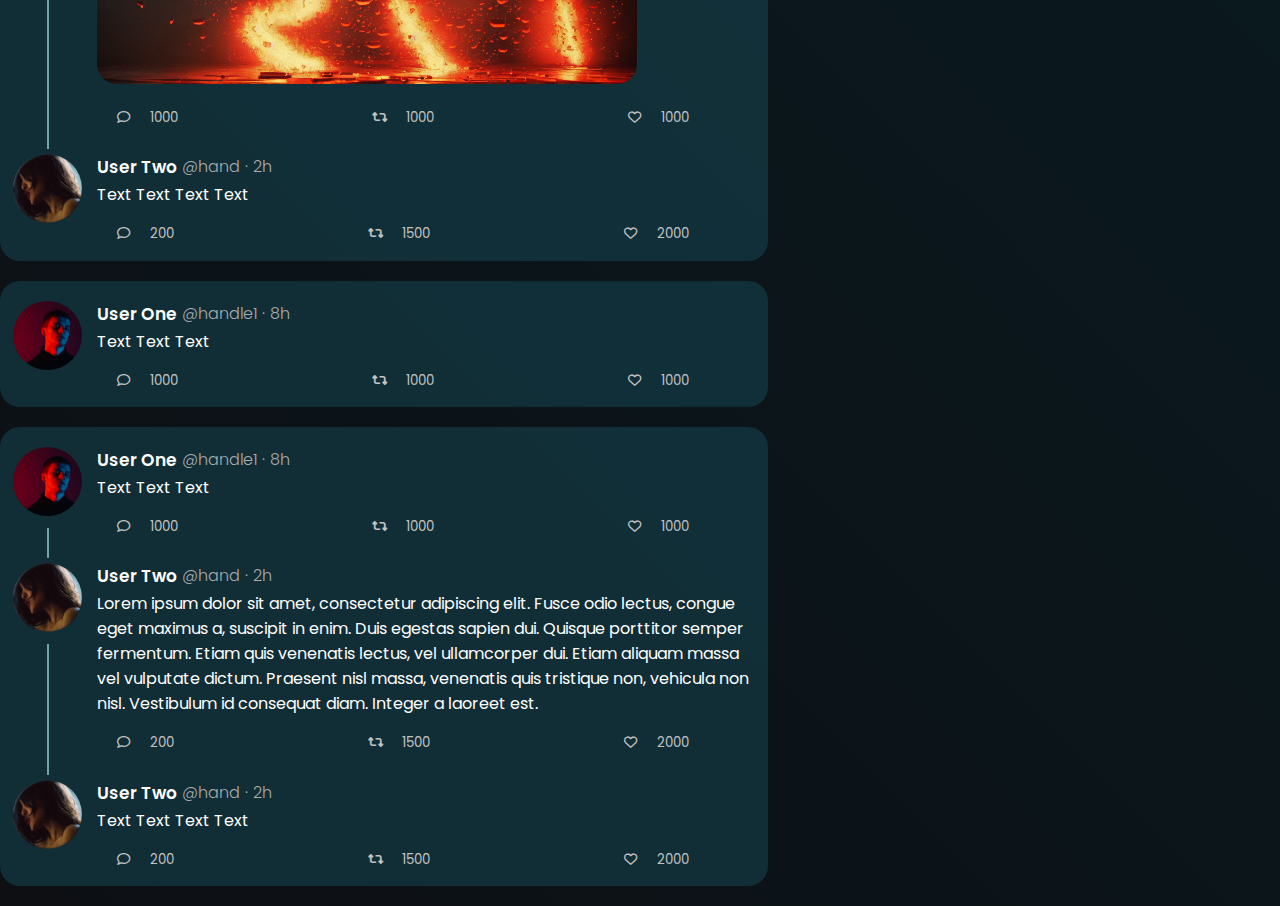
==== commit 2a07e9de: "responsive fixes" ====
--- a/main_page/index.html
+++ b/main_page/index.html
@@ -16,7 +16,7 @@
 <body>
     <div class="container">
         <div class="row">
-            <div class="col-xl-3 col-2">
+            <div class="col-xl-3 col-lg-1 col-2">
                 <nav>
                     <a class="logo" href="#">
                         <i class="fa-brands fa-twitter"></i>
@@ -51,16 +51,20 @@
                             </li>
                         </ul>
 
-                        <button>Tweet</button>
+                        <button>
+                            <i class="fa-solid fa-pen d-none"></i>
+                            <span>Tweet</span>
+                        </button>
                     </div>
 
                     <button class="logout-prf-btn">
-                        Log Out
+                        <i class="fa-solid fa-right-from-bracket"></i>
+                        <span>Log Out</span>
                     </button>
                 </nav>
             </div>
 
-            <main class="col-xl-9 col-10">
+            <main class="col-xl-9 col-lg-11 col-10">
                 <section class="tweets-sec">
                     <div class="page-heading">
                         <h1>Home</h1>
--- a/style/main_style.css
+++ b/style/main_style.css
@@ -23,6 +23,11 @@
   height: 97vh;
   display: flex;
   flex-direction: column;
+}
+@media (max-width: 1200px) {
+  nav {
+    align-items: center;
+  }
 }
 nav .logo {
   font-size: 30px;
@@ -72,6 +77,22 @@
 nav .nav-list button:hover {
   background: #3597dc;
 }
+@media (max-width: 1200px) {
+  nav .nav-list {
+    width: 100%;
+  }
+  nav .nav-list .nav-icon {
+    width: 100%;
+    text-align: center;
+  }
+  nav .nav-list li a {
+    padding: 10% 0;
+  }
+  nav .nav-list i {
+    display: inline-block !important;
+    font-size: 20px;
+  }
+}
 nav .logout-prf-btn {
   background: #103b48;
   border: none;
@@ -89,6 +110,10 @@
   nav span {
     display: none;
   }
+  nav button {
+    padding: 6px 4px !important;
+    width: 100%;
+  }
 }
 
 main {
@@ -220,12 +245,11 @@
   margin: 0 10px;
 }
 .tweet-list .tweet .image-content {
-  height: 60vh;
   width: 100%;
   margin: 10px 0;
 }
 .tweet-list .tweet .image-content img {
-  max-height: 100%;
+  max-height: 60vh;
   max-width: 100%;
   border-radius: 20px;
 }
@@ -239,12 +263,44 @@
   width: calc(35% - 25px);
 }
 
+@media (max-width: 1400px) {
+  .right-sec {
+    width: calc(40% - 25px);
+  }
+  .tweets-sec {
+    width: 60%;
+  }
+}
 @media (max-width: 992px) {
   .right-sec {
     display: none;
   }
   .tweets-sec {
     width: 100%;
+  }
+}
+@media (max-width: 576px) {
+  .main-tweet {
+    padding-top: 8px !important;
+  }
+  .text-content {
+    font-size: 14px !important;
+  }
+  .left-profile {
+    padding: 0 4px !important;
+    width: 55px !important;
+  }
+  .tweets-sec {
+    width: 100%;
+  }
+  .reactions {
+    margin: 0 !important;
+    font-size: 12px !important;
+  }
+  .reactions .stat i {
+    margin: 0 5px !important;
+    margin-top: 5px !important;
+    padding: 5px !important;
   }
 }
 .trending, .profiles {
